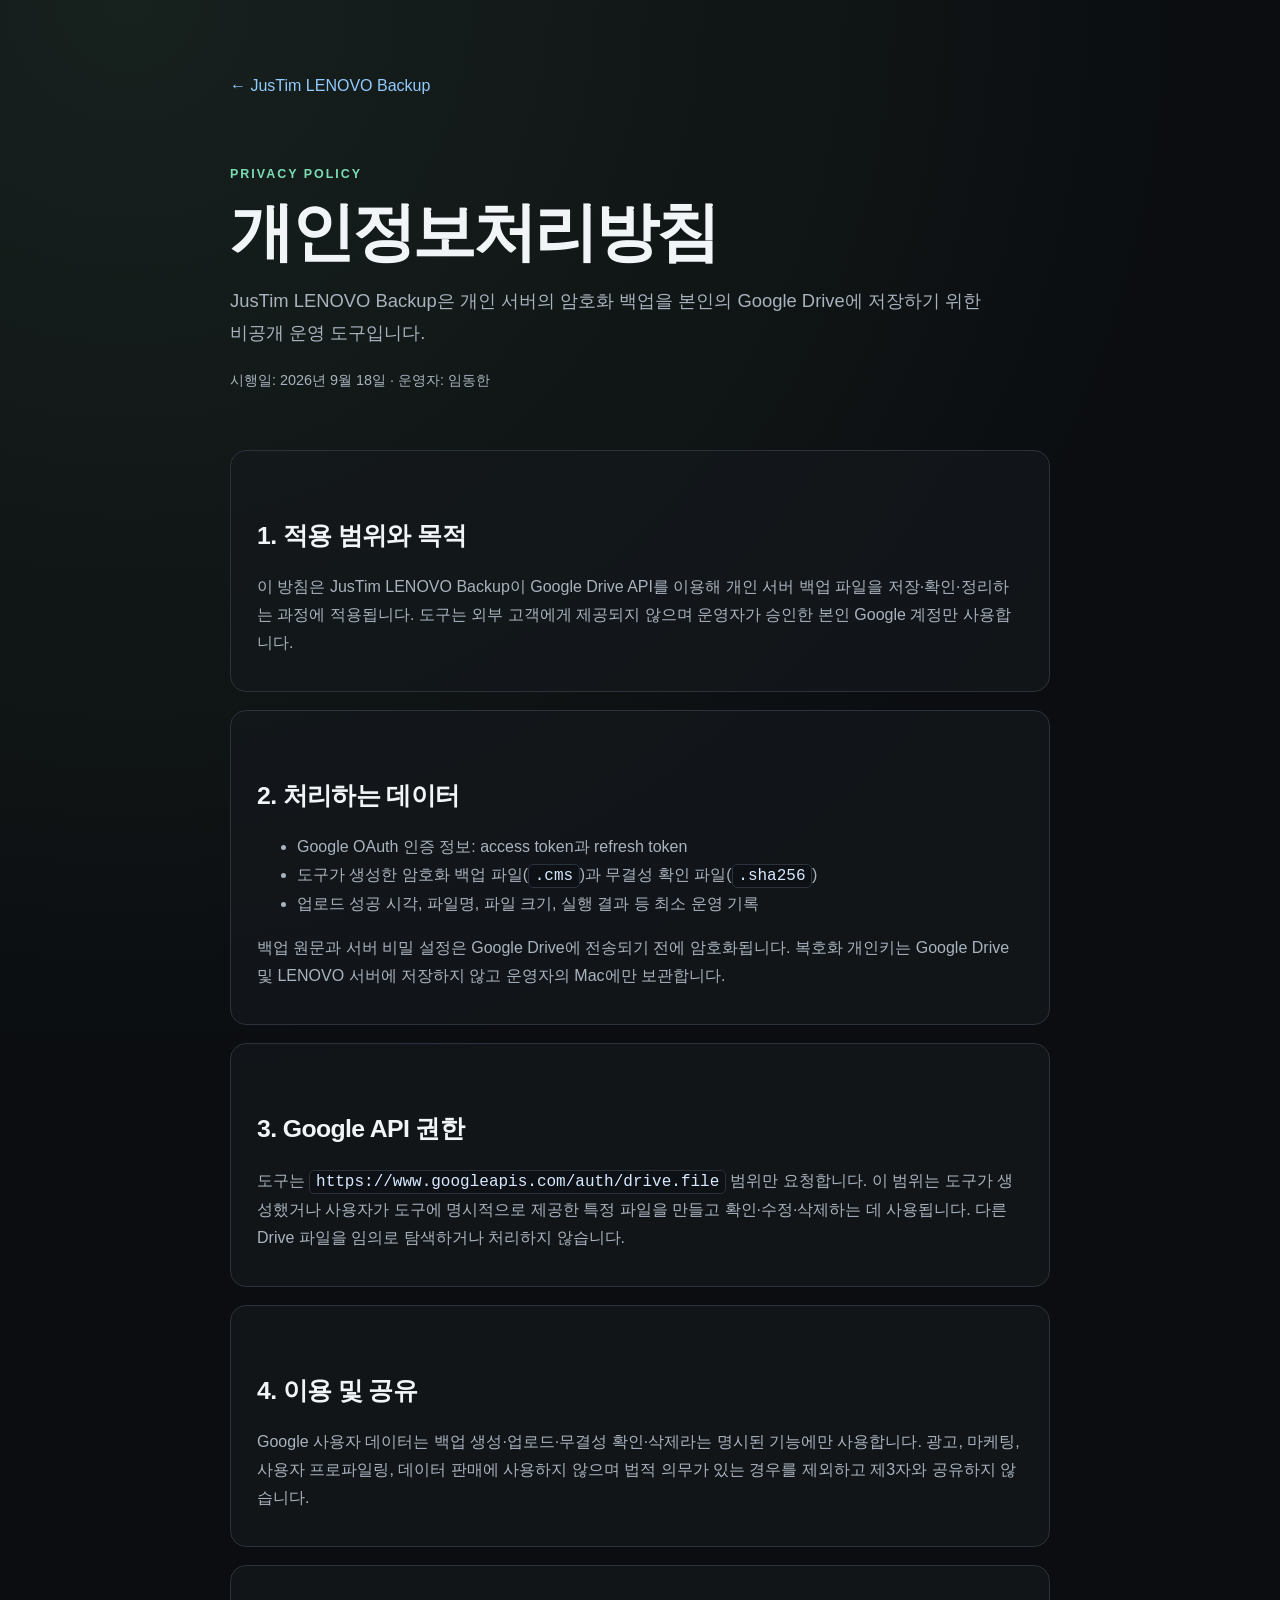
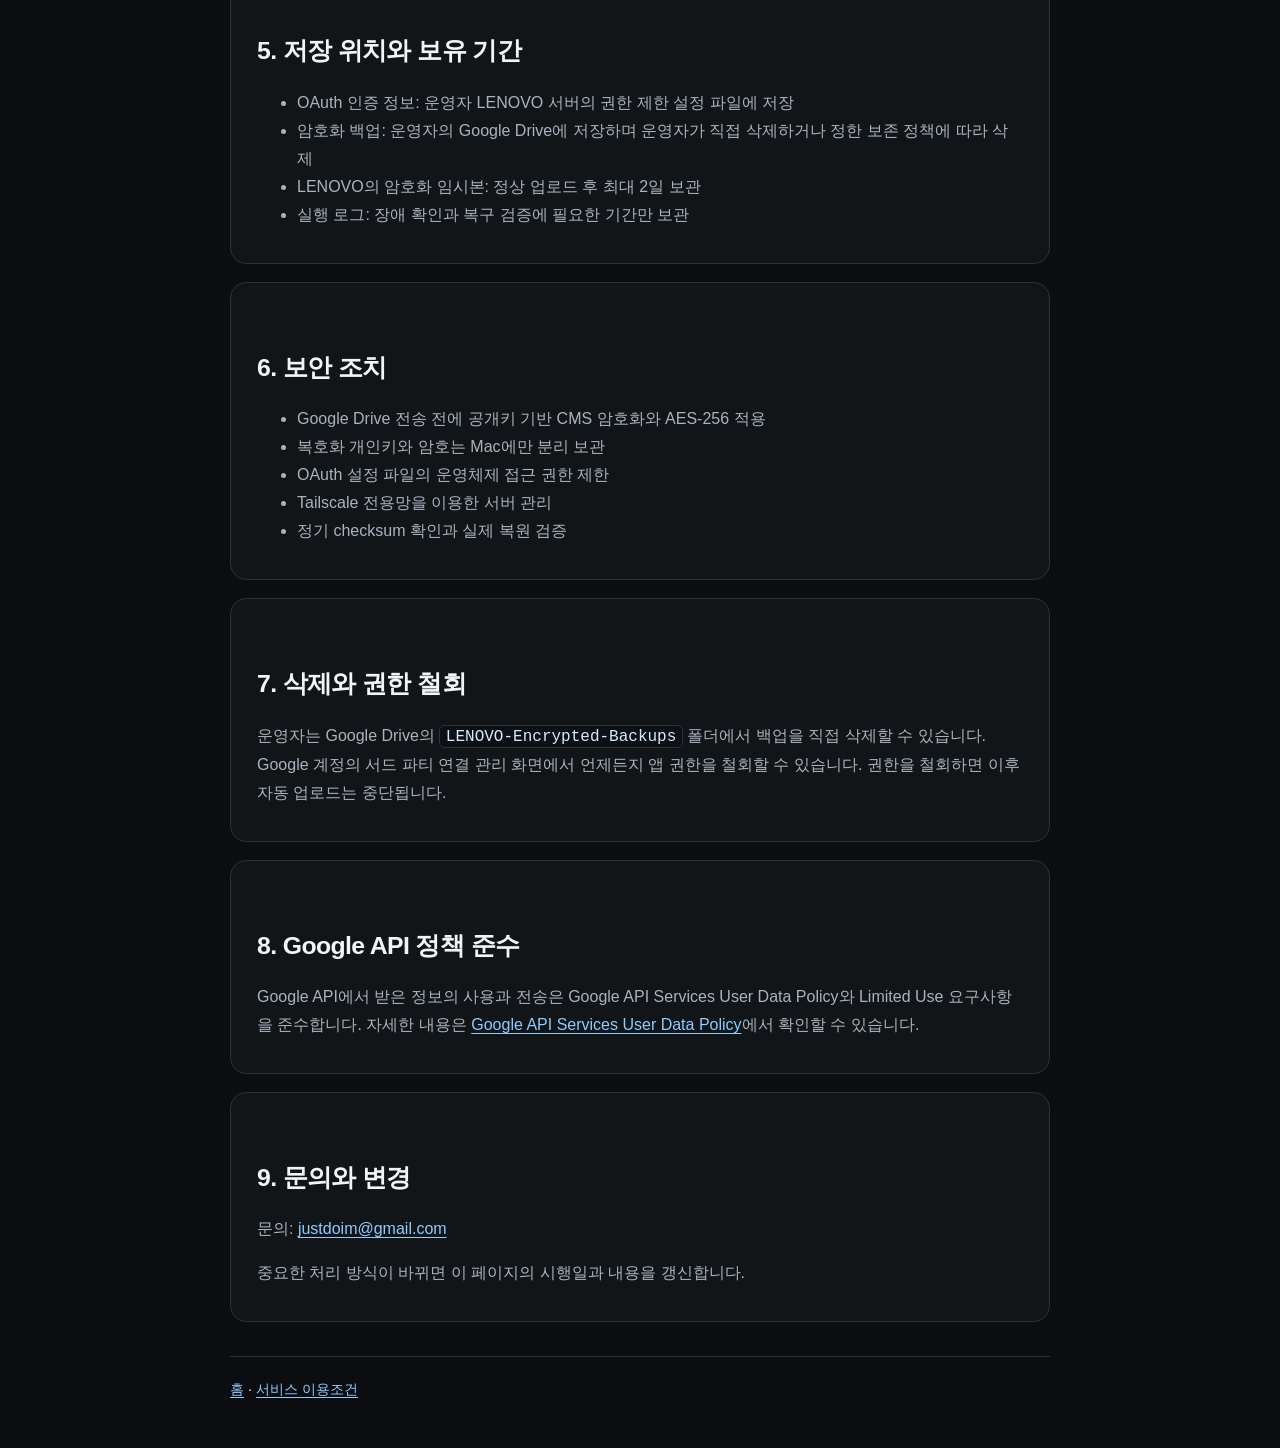
==== privacy/index.html @ 68ac4b24 "Add privacy policy" ====
<!doctype html>
<html lang="ko">
<head>
  <meta charset="utf-8">
  <meta name="viewport" content="width=device-width, initial-scale=1">
  <meta name="description" content="JusTim LENOVO Backup 개인정보처리방침">
  <title>개인정보처리방침 | JusTim LENOVO Backup</title>
  <link rel="stylesheet" href="../assets/style.css">
</head>
<body>
  <main class="shell policy">
    <nav class="back"><a href="../">← JusTim LENOVO Backup</a></nav>
    <header>
      <p class="eyebrow">PRIVACY POLICY</p>
      <h1>개인정보처리방침</h1>
      <p class="lead">JusTim LENOVO Backup은 개인 서버의 암호화 백업을 본인의 Google Drive에 저장하기 위한 비공개 운영 도구입니다.</p>
      <p class="meta">시행일: 2026년 9월 18일 · 운영자: 임동한</p>
    </header>

    <section><h2>1. 적용 범위와 목적</h2><p>이 방침은 JusTim LENOVO Backup이 Google Drive API를 이용해 개인 서버 백업 파일을 저장·확인·정리하는 과정에 적용됩니다. 도구는 외부 고객에게 제공되지 않으며 운영자가 승인한 본인 Google 계정만 사용합니다.</p></section>

    <section><h2>2. 처리하는 데이터</h2><ul><li>Google OAuth 인증 정보: access token과 refresh token</li><li>도구가 생성한 암호화 백업 파일(<code>.cms</code>)과 무결성 확인 파일(<code>.sha256</code>)</li><li>업로드 성공 시각, 파일명, 파일 크기, 실행 결과 등 최소 운영 기록</li></ul><p>백업 원문과 서버 비밀 설정은 Google Drive에 전송되기 전에 암호화됩니다. 복호화 개인키는 Google Drive 및 LENOVO 서버에 저장하지 않고 운영자의 Mac에만 보관합니다.</p></section>

    <section><h2>3. Google API 권한</h2><p>도구는 <code>https://www.googleapis.com/auth/drive.file</code> 범위만 요청합니다. 이 범위는 도구가 생성했거나 사용자가 도구에 명시적으로 제공한 특정 파일을 만들고 확인·수정·삭제하는 데 사용됩니다. 다른 Drive 파일을 임의로 탐색하거나 처리하지 않습니다.</p></section>

    <section><h2>4. 이용 및 공유</h2><p>Google 사용자 데이터는 백업 생성·업로드·무결성 확인·삭제라는 명시된 기능에만 사용합니다. 광고, 마케팅, 사용자 프로파일링, 데이터 판매에 사용하지 않으며 법적 의무가 있는 경우를 제외하고 제3자와 공유하지 않습니다.</p></section>

    <section><h2>5. 저장 위치와 보유 기간</h2><ul><li>OAuth 인증 정보: 운영자 LENOVO 서버의 권한 제한 설정 파일에 저장</li><li>암호화 백업: 운영자의 Google Drive에 저장하며 운영자가 직접 삭제하거나 정한 보존 정책에 따라 삭제</li><li>LENOVO의 암호화 임시본: 정상 업로드 후 최대 2일 보관</li><li>실행 로그: 장애 확인과 복구 검증에 필요한 기간만 보관</li></ul></section>

    <section><h2>6. 보안 조치</h2><ul><li>Google Drive 전송 전에 공개키 기반 CMS 암호화와 AES-256 적용</li><li>복호화 개인키와 암호는 Mac에만 분리 보관</li><li>OAuth 설정 파일의 운영체제 접근 권한 제한</li><li>Tailscale 전용망을 이용한 서버 관리</li><li>정기 checksum 확인과 실제 복원 검증</li></ul></section>

    <section><h2>7. 삭제와 권한 철회</h2><p>운영자는 Google Drive의 <code>LENOVO-Encrypted-Backups</code> 폴더에서 백업을 직접 삭제할 수 있습니다. Google 계정의 서드 파티 연결 관리 화면에서 언제든지 앱 권한을 철회할 수 있습니다. 권한을 철회하면 이후 자동 업로드는 중단됩니다.</p></section>

    <section><h2>8. Google API 정책 준수</h2><p>Google API에서 받은 정보의 사용과 전송은 Google API Services User Data Policy와 Limited Use 요구사항을 준수합니다. 자세한 내용은 <a href="https://developers.google.com/terms/api-services-user-data-policy" rel="noopener noreferrer">Google API Services User Data Policy</a>에서 확인할 수 있습니다.</p></section>

    <section><h2>9. 문의와 변경</h2><p>문의: <a href="mailto:justdoim@gmail.com">justdoim@gmail.com</a></p><p>중요한 처리 방식이 바뀌면 이 페이지의 시행일과 내용을 갱신합니다.</p></section>

    <footer><a href="../">홈</a> · <a href="../terms/">서비스 이용조건</a></footer>
  </main>
</body>
</html>
---- assets/style.css ----
:root{color-scheme:dark;--bg:#0b0d10;--panel:#14181d;--line:#2b323b;--text:#f2f5f7;--muted:#a9b3be;--accent:#7bdcb5;--link:#91caff}*{box-sizing:border-box}body{margin:0;background:radial-gradient(circle at 10% 0,#17211e 0,transparent 34%),var(--bg);color:var(--text);font:16px/1.75 -apple-system,BlinkMacSystemFont,"Pretendard","Noto Sans KR",sans-serif}.shell{width:min(980px,calc(100% - 40px));margin:0 auto;padding:72px 0 48px}.hero{padding:48px;border:1px solid var(--line);border-radius:24px;background:linear-gradient(145deg,rgba(22,29,35,.96),rgba(14,18,22,.96));box-shadow:0 24px 70px rgba(0,0,0,.28)}h1{margin:.15em 0 .3em;font-size:clamp(2.25rem,6vw,4.7rem);line-height:1.05;letter-spacing:-.05em}h2{margin:2.3em 0 .6em;font-size:1.55rem;letter-spacing:-.025em}h3{margin:.1em 0 .5em;font-size:1.05rem}p,li{color:var(--muted)}a{color:var(--link);text-underline-offset:3px}.eyebrow{color:var(--accent);font-weight:750;font-size:.78rem;letter-spacing:.16em}.lead{max-width:760px;font-size:1.15rem}.status{display:inline-flex;align-items:center;gap:9px;margin-top:14px;padding:8px 12px;border:1px solid #315746;border-radius:999px;color:#c8f6e1;font-size:.85rem}.status span{width:8px;height:8px;border-radius:50%;background:var(--accent);box-shadow:0 0 12px var(--accent)}.grid{display:grid;grid-template-columns:repeat(3,1fr);gap:14px}.grid article,.cards a,section{border:1px solid var(--line);border-radius:16px;background:rgba(20,24,29,.72)}section{padding:6px 26px 22px;margin:18px 0}.grid article{padding:22px}.grid article p{margin:0}.checks{padding-left:1.25rem}.checks li{margin:.45em 0}.cards{display:grid;grid-template-columns:1fr 1fr;gap:14px;margin:30px 0}.cards a{display:flex;flex-direction:column;padding:22px;text-decoration:none}.cards span{color:var(--muted);margin-top:4px}.policy{max-width:820px}.policy header{padding:20px 0 24px}.policy h1{font-size:clamp(2.2rem,6vw,4rem)}.policy section{padding:6px 26px 18px}.policy .meta{font-size:.9rem}.back{margin-bottom:32px}.back a{text-decoration:none}code{padding:.12em .35em;border:1px solid var(--line);border-radius:5px;background:#0d1116;color:#d8e9ff}footer{margin-top:34px;padding-top:20px;border-top:1px solid var(--line);font-size:.9rem}footer p{margin:.25em 0}@media(max-width:720px){.shell{width:min(100% - 24px,980px);padding-top:24px}.hero{padding:28px 22px}.grid,.cards{grid-template-columns:1fr}section,.policy section{padding-left:20px;padding-right:20px}}
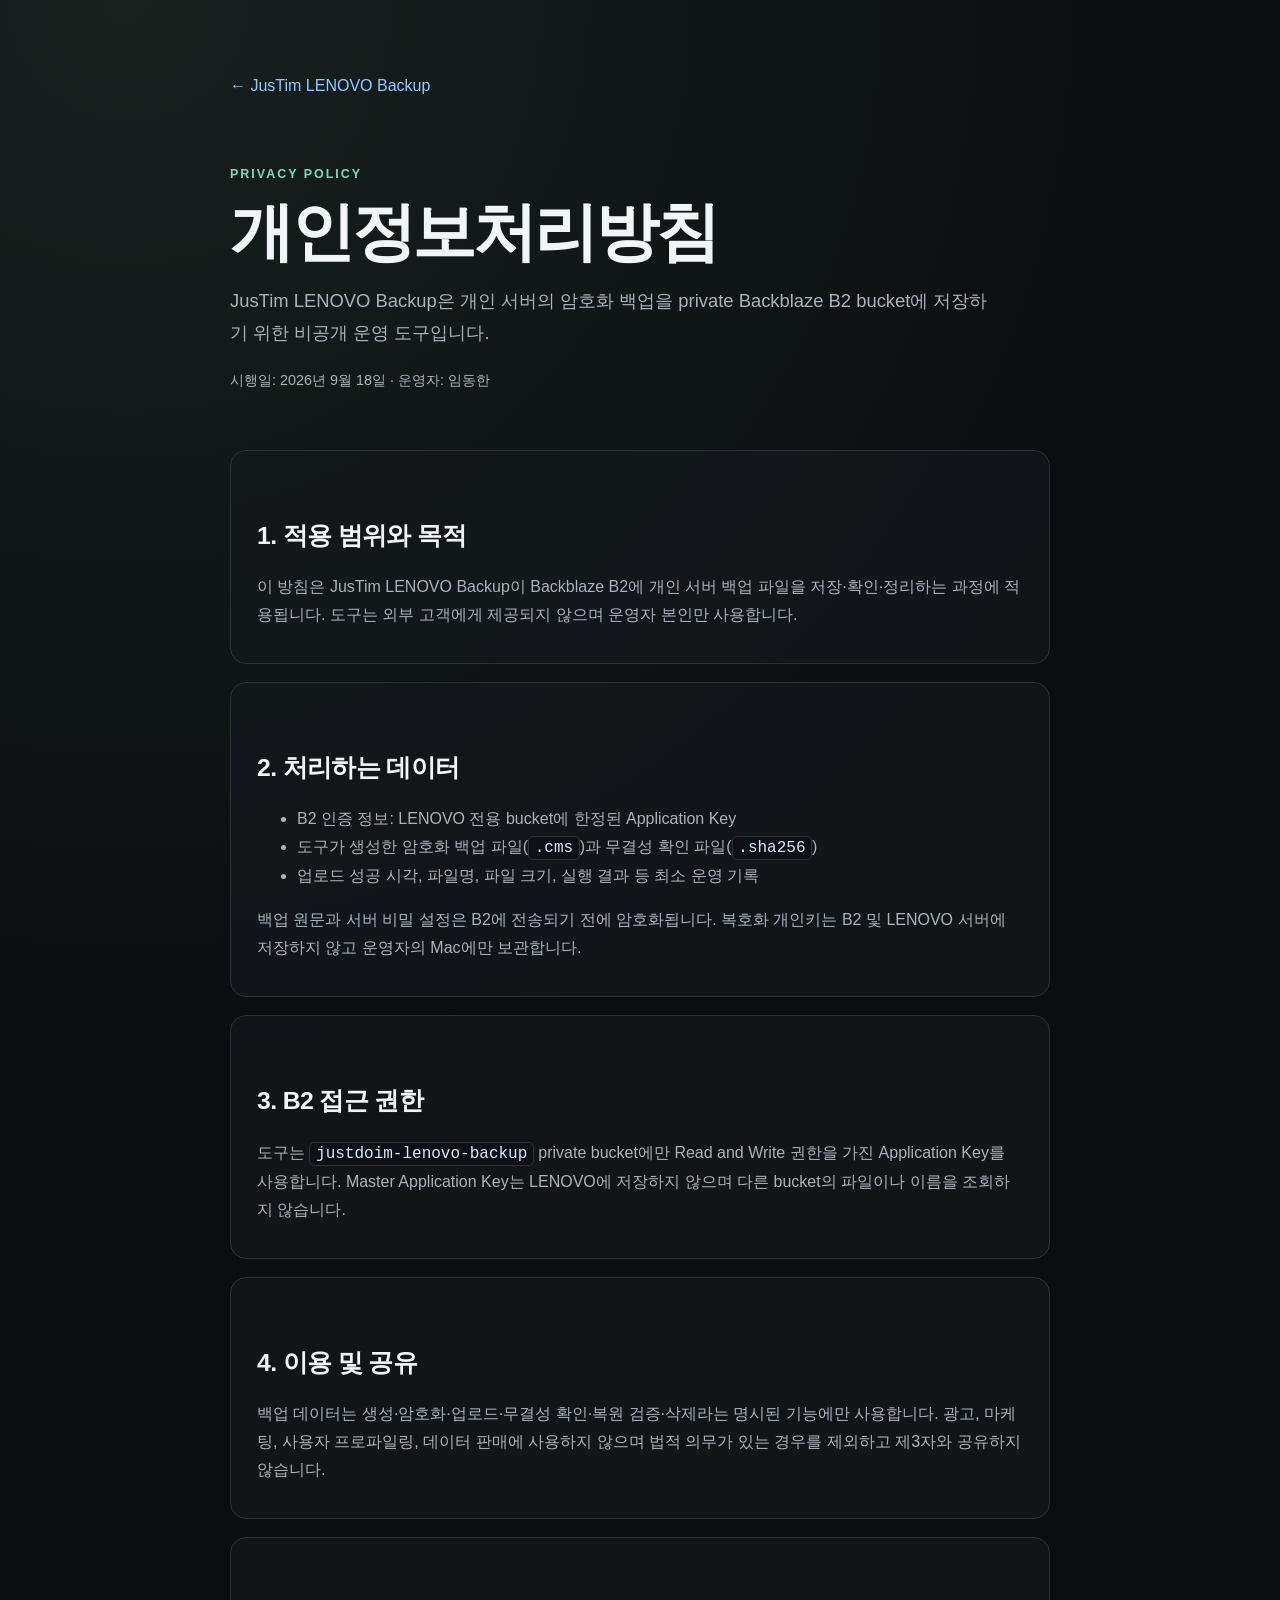
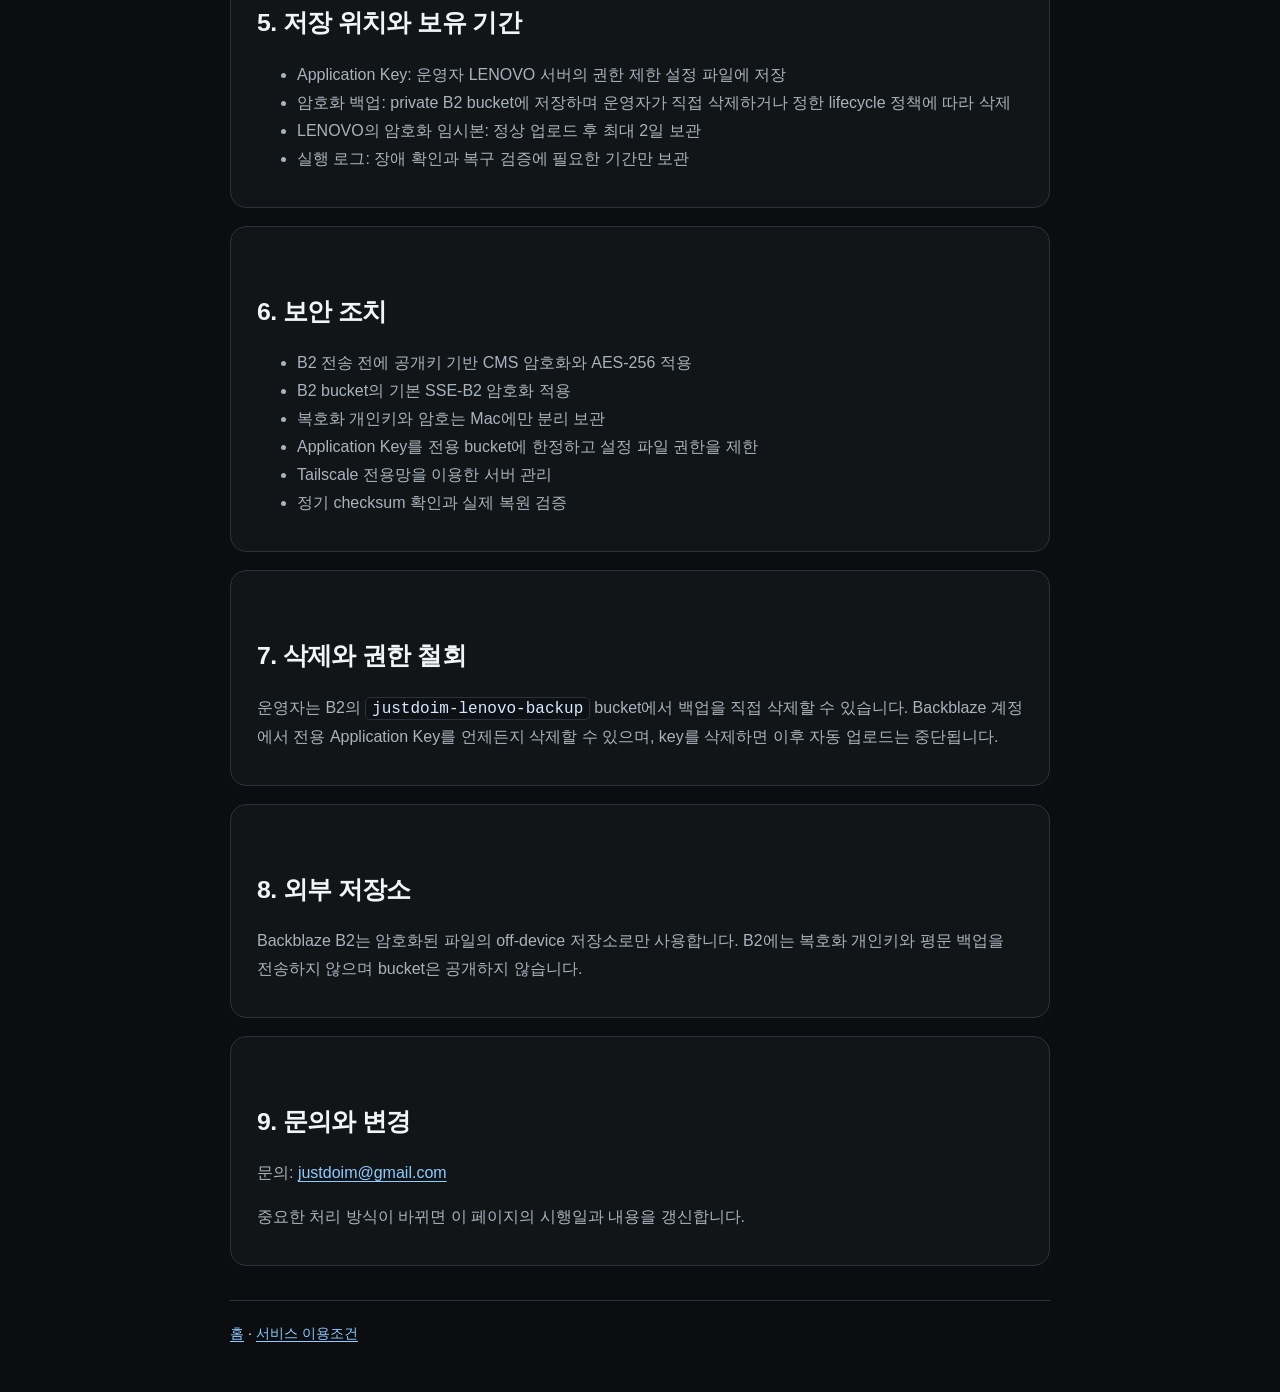
==== commit 183d6479: "docs: update backup site for Backblaze B2" ====
--- a/privacy/index.html
+++ b/privacy/index.html
@@ -13,25 +13,25 @@
     <header>
       <p class="eyebrow">PRIVACY POLICY</p>
       <h1>개인정보처리방침</h1>
-      <p class="lead">JusTim LENOVO Backup은 개인 서버의 암호화 백업을 본인의 Google Drive에 저장하기 위한 비공개 운영 도구입니다.</p>
+      <p class="lead">JusTim LENOVO Backup은 개인 서버의 암호화 백업을 private Backblaze B2 bucket에 저장하기 위한 비공개 운영 도구입니다.</p>
       <p class="meta">시행일: 2026년 9월 18일 · 운영자: 임동한</p>
     </header>
 
-    <section><h2>1. 적용 범위와 목적</h2><p>이 방침은 JusTim LENOVO Backup이 Google Drive API를 이용해 개인 서버 백업 파일을 저장·확인·정리하는 과정에 적용됩니다. 도구는 외부 고객에게 제공되지 않으며 운영자가 승인한 본인 Google 계정만 사용합니다.</p></section>
+    <section><h2>1. 적용 범위와 목적</h2><p>이 방침은 JusTim LENOVO Backup이 Backblaze B2에 개인 서버 백업 파일을 저장·확인·정리하는 과정에 적용됩니다. 도구는 외부 고객에게 제공되지 않으며 운영자 본인만 사용합니다.</p></section>
 
-    <section><h2>2. 처리하는 데이터</h2><ul><li>Google OAuth 인증 정보: access token과 refresh token</li><li>도구가 생성한 암호화 백업 파일(<code>.cms</code>)과 무결성 확인 파일(<code>.sha256</code>)</li><li>업로드 성공 시각, 파일명, 파일 크기, 실행 결과 등 최소 운영 기록</li></ul><p>백업 원문과 서버 비밀 설정은 Google Drive에 전송되기 전에 암호화됩니다. 복호화 개인키는 Google Drive 및 LENOVO 서버에 저장하지 않고 운영자의 Mac에만 보관합니다.</p></section>
+    <section><h2>2. 처리하는 데이터</h2><ul><li>B2 인증 정보: LENOVO 전용 bucket에 한정된 Application Key</li><li>도구가 생성한 암호화 백업 파일(<code>.cms</code>)과 무결성 확인 파일(<code>.sha256</code>)</li><li>업로드 성공 시각, 파일명, 파일 크기, 실행 결과 등 최소 운영 기록</li></ul><p>백업 원문과 서버 비밀 설정은 B2에 전송되기 전에 암호화됩니다. 복호화 개인키는 B2 및 LENOVO 서버에 저장하지 않고 운영자의 Mac에만 보관합니다.</p></section>
 
-    <section><h2>3. Google API 권한</h2><p>도구는 <code>https://www.googleapis.com/auth/drive.file</code> 범위만 요청합니다. 이 범위는 도구가 생성했거나 사용자가 도구에 명시적으로 제공한 특정 파일을 만들고 확인·수정·삭제하는 데 사용됩니다. 다른 Drive 파일을 임의로 탐색하거나 처리하지 않습니다.</p></section>
+    <section><h2>3. B2 접근 권한</h2><p>도구는 <code>justdoim-lenovo-backup</code> private bucket에만 Read and Write 권한을 가진 Application Key를 사용합니다. Master Application Key는 LENOVO에 저장하지 않으며 다른 bucket의 파일이나 이름을 조회하지 않습니다.</p></section>
 
-    <section><h2>4. 이용 및 공유</h2><p>Google 사용자 데이터는 백업 생성·업로드·무결성 확인·삭제라는 명시된 기능에만 사용합니다. 광고, 마케팅, 사용자 프로파일링, 데이터 판매에 사용하지 않으며 법적 의무가 있는 경우를 제외하고 제3자와 공유하지 않습니다.</p></section>
+    <section><h2>4. 이용 및 공유</h2><p>백업 데이터는 생성·암호화·업로드·무결성 확인·복원 검증·삭제라는 명시된 기능에만 사용합니다. 광고, 마케팅, 사용자 프로파일링, 데이터 판매에 사용하지 않으며 법적 의무가 있는 경우를 제외하고 제3자와 공유하지 않습니다.</p></section>
 
-    <section><h2>5. 저장 위치와 보유 기간</h2><ul><li>OAuth 인증 정보: 운영자 LENOVO 서버의 권한 제한 설정 파일에 저장</li><li>암호화 백업: 운영자의 Google Drive에 저장하며 운영자가 직접 삭제하거나 정한 보존 정책에 따라 삭제</li><li>LENOVO의 암호화 임시본: 정상 업로드 후 최대 2일 보관</li><li>실행 로그: 장애 확인과 복구 검증에 필요한 기간만 보관</li></ul></section>
+    <section><h2>5. 저장 위치와 보유 기간</h2><ul><li>Application Key: 운영자 LENOVO 서버의 권한 제한 설정 파일에 저장</li><li>암호화 백업: private B2 bucket에 저장하며 운영자가 직접 삭제하거나 정한 lifecycle 정책에 따라 삭제</li><li>LENOVO의 암호화 임시본: 정상 업로드 후 최대 2일 보관</li><li>실행 로그: 장애 확인과 복구 검증에 필요한 기간만 보관</li></ul></section>
 
-    <section><h2>6. 보안 조치</h2><ul><li>Google Drive 전송 전에 공개키 기반 CMS 암호화와 AES-256 적용</li><li>복호화 개인키와 암호는 Mac에만 분리 보관</li><li>OAuth 설정 파일의 운영체제 접근 권한 제한</li><li>Tailscale 전용망을 이용한 서버 관리</li><li>정기 checksum 확인과 실제 복원 검증</li></ul></section>
+    <section><h2>6. 보안 조치</h2><ul><li>B2 전송 전에 공개키 기반 CMS 암호화와 AES-256 적용</li><li>B2 bucket의 기본 SSE-B2 암호화 적용</li><li>복호화 개인키와 암호는 Mac에만 분리 보관</li><li>Application Key를 전용 bucket에 한정하고 설정 파일 권한을 제한</li><li>Tailscale 전용망을 이용한 서버 관리</li><li>정기 checksum 확인과 실제 복원 검증</li></ul></section>
 
-    <section><h2>7. 삭제와 권한 철회</h2><p>운영자는 Google Drive의 <code>LENOVO-Encrypted-Backups</code> 폴더에서 백업을 직접 삭제할 수 있습니다. Google 계정의 서드 파티 연결 관리 화면에서 언제든지 앱 권한을 철회할 수 있습니다. 권한을 철회하면 이후 자동 업로드는 중단됩니다.</p></section>
+    <section><h2>7. 삭제와 권한 철회</h2><p>운영자는 B2의 <code>justdoim-lenovo-backup</code> bucket에서 백업을 직접 삭제할 수 있습니다. Backblaze 계정에서 전용 Application Key를 언제든지 삭제할 수 있으며, key를 삭제하면 이후 자동 업로드는 중단됩니다.</p></section>
 
-    <section><h2>8. Google API 정책 준수</h2><p>Google API에서 받은 정보의 사용과 전송은 Google API Services User Data Policy와 Limited Use 요구사항을 준수합니다. 자세한 내용은 <a href="https://developers.google.com/terms/api-services-user-data-policy" rel="noopener noreferrer">Google API Services User Data Policy</a>에서 확인할 수 있습니다.</p></section>
+    <section><h2>8. 외부 저장소</h2><p>Backblaze B2는 암호화된 파일의 off-device 저장소로만 사용합니다. B2에는 복호화 개인키와 평문 백업을 전송하지 않으며 bucket은 공개하지 않습니다.</p></section>
 
     <section><h2>9. 문의와 변경</h2><p>문의: <a href="mailto:justdoim@gmail.com">justdoim@gmail.com</a></p><p>중요한 처리 방식이 바뀌면 이 페이지의 시행일과 내용을 갱신합니다.</p></section>
 
